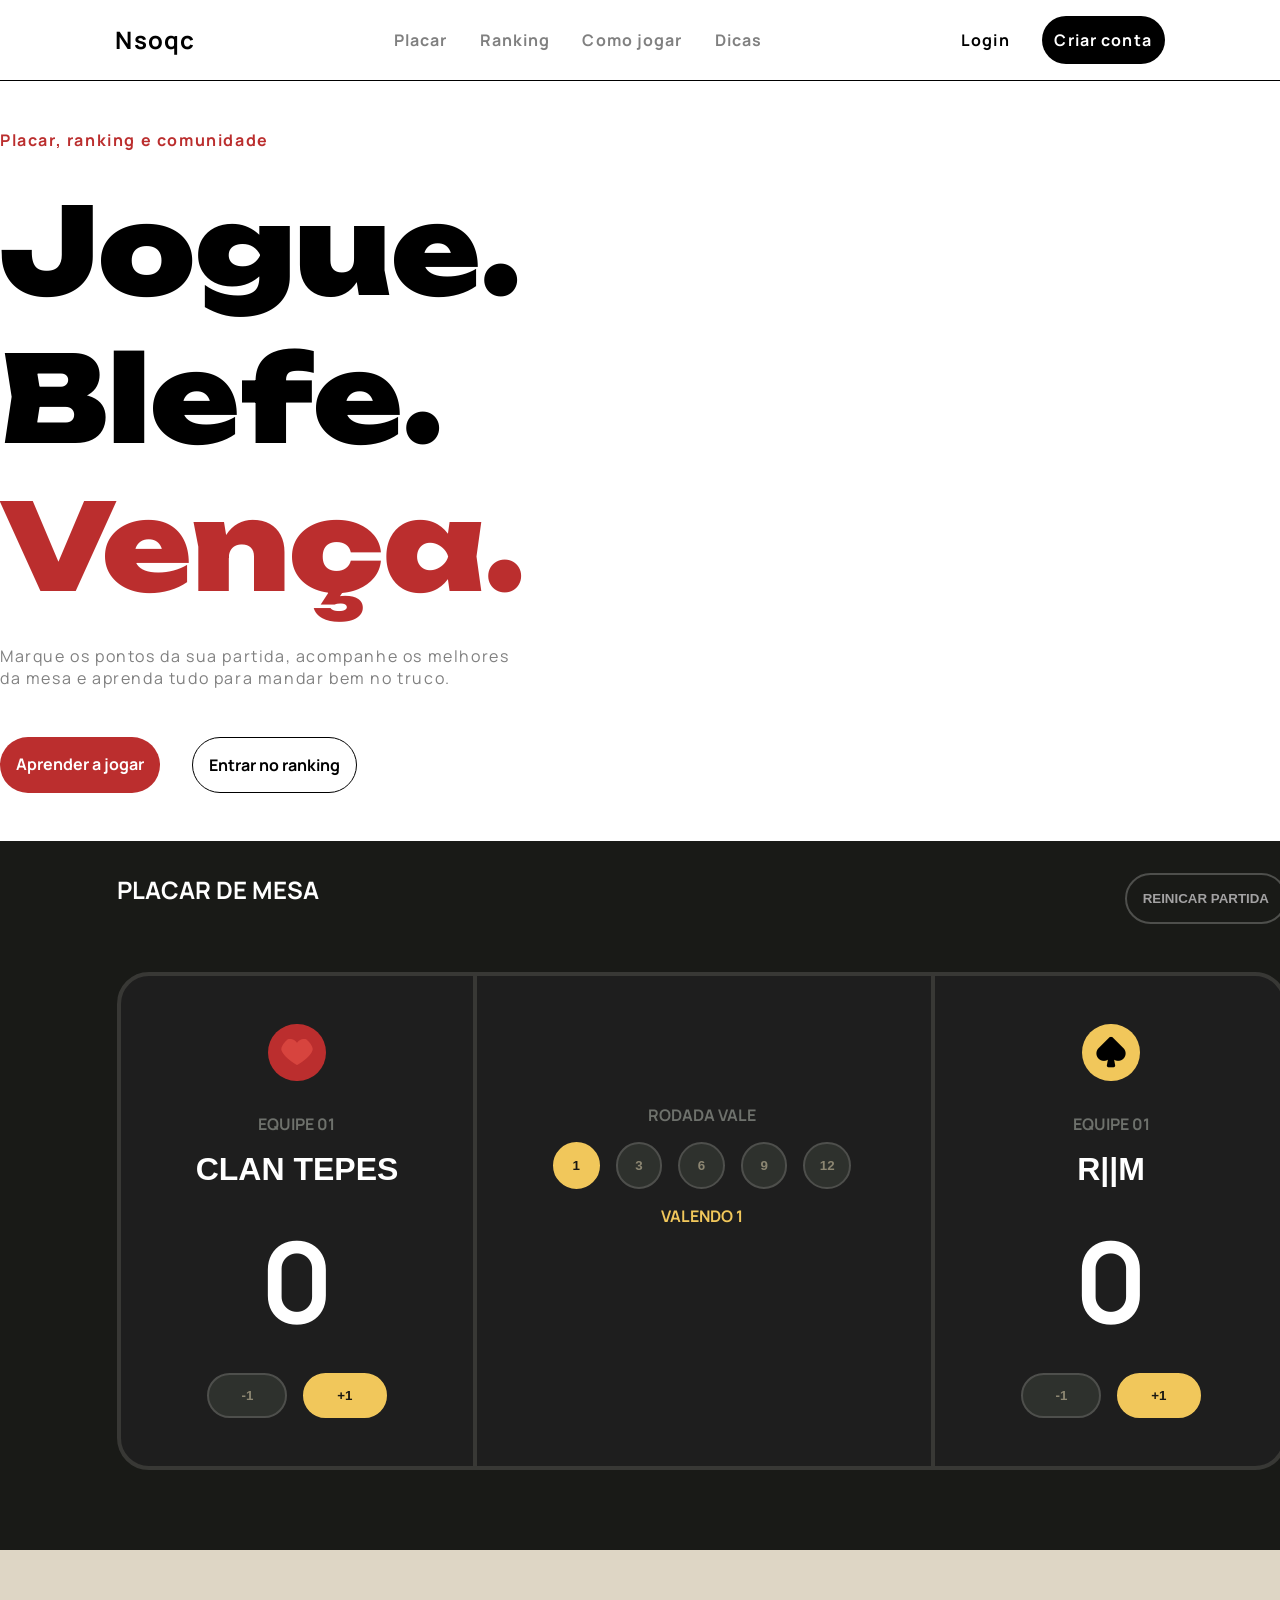
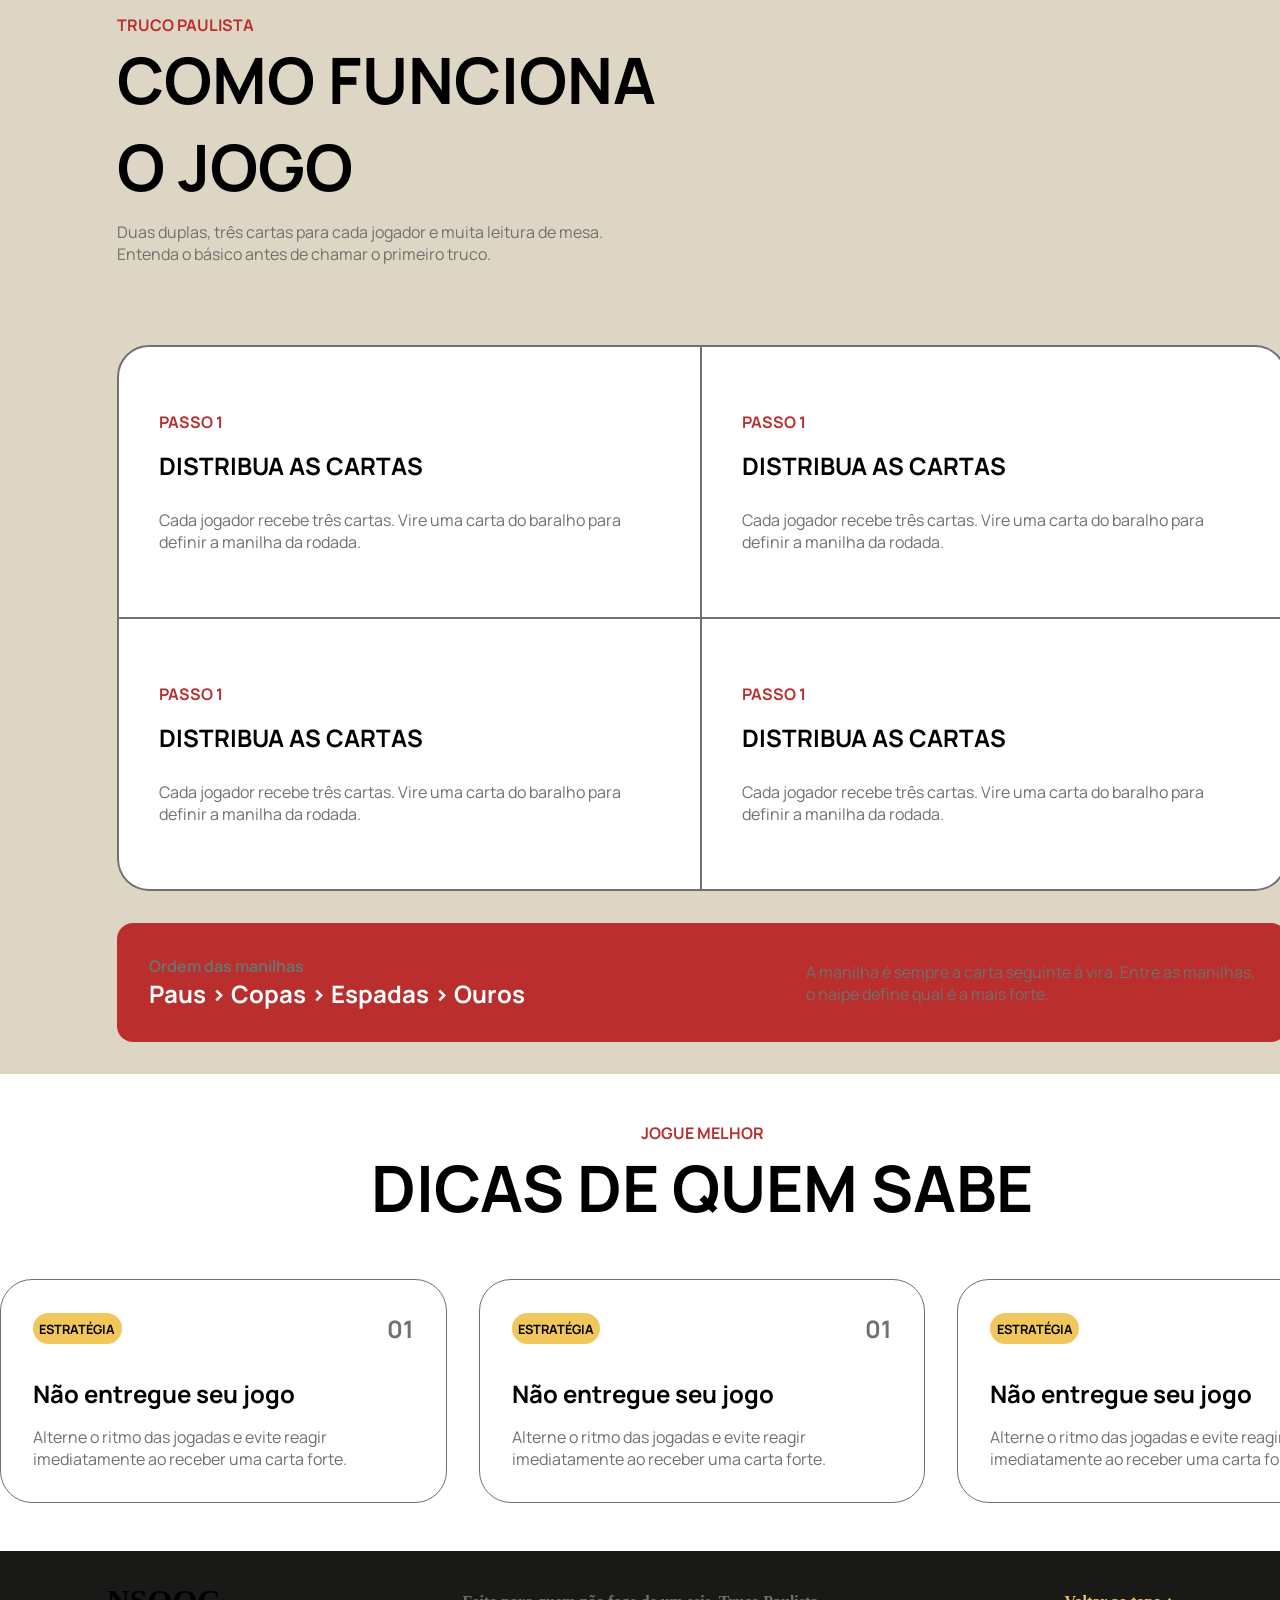
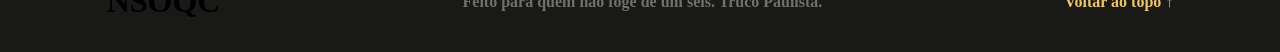
==== web-data-viz/public/index.html @ 78659b20 "API" ====
<!DOCTYPE html>
<html lang="ptBR">
<head>
    <meta charset="UTF-8">
    <meta name="viewport" content="width=device-width, initial-scale=1.0">
    <link rel="stylesheet" href="./css/style.css">
    <link href="https://fonts.googleapis.com/css2?family=Archivo:wdth,wght@125,900&family=Unbounded:wght@800;900&display=swap" rel="stylesheet">
      <link rel="preconnect" href="https://fonts.googleapis.com">
    <link rel="preconnect" href="https://fonts.gstatic.com" crossorigin>
    <link href="https://fonts.googleapis.com/css2?family=DM+Sans:wght@400;500;600;700&family=Inter:wght@400;500;600;700&family=Manrope:wght@400;500;600;700&family=Plus+Jakarta+Sans:wght@400;500;600;700&family=Rubik:wght@400;500;600;700&family=Work+Sans:wght@400;500;600;700&display=swap" rel="stylesheet">

    <title>Nsoqc</title>
</head>
<body>
    
    <header>
        <div id="logoNome">
            <img src="" alt="">
            <h2>Nsoqc</h4>
        </div>

        
        <nav id="navbar">
            <a href="">Placar</a>
            <a href="">Ranking</a>
            <a href="">Como jogar</a>
            <a href="">Dicas</a>
         </nav>
        

        <div id="botao">
            <a id="login" href="./login.html">Login</a>

            <!-- <a id='login' href="">Login</a> -->
            <a id='cadastrase'href="./cadastro.html">Criar conta</a>

        </div>


    </header>

    <main>

        <section id="inicio">

            <div id="inicio_card">

                <p id="blefa"> Placar, ranking e comunidade</p>
                <h1>Jogue. <br>
                Blefe. <span>Vença.</span> </h1>
                <p id="texto_inicio">Marque os pontos da sua partida, acompanhe os melhores da mesa e aprenda tudo para mandar bem no truco.</p>
                
            </div>
            <div id="cartas">

                <img id="img_cartas" src="/Projeto_truco/web/public/assets/cartas.png" alt="">
            </div>

            <div id="botao_inicio">

                <a href="" id="apreda">Aprender a jogar</a>
                <a href="" id="entrar">Entrar no ranking</a>

            </div>


        </section>

        <section id="placar">

            <div id="titulo_placar">
                <h1>PLACAR DE MESA</h1>
                <button onclick="reiniciarPartida()">REINICAR PARTIDA</button>
            </div>
            
            <div id="placar_placar">
                <div id="vitoria"></div>

                <div class="card" id="borda_direita"> 

                    <img id="nipe_coracao" src="./assets/coracao.png" alt="">
                    <p class="dupla">EQUIPE 01</p>
                    <input  id="nome_time1" type="text" value="CLAN TEPES">
                    <!-- <h1 class="nome_equipe">CLAN TEPES</h1> -->
                    <h1 class="ponto" id="ponto_time1">0</h1>
                    <div class="placar_botao">
                        <button id="btn_menos1" class="menosUm" onclick="subtrairPonto(1)">-1</button>
                        <button id="btn_mais1" class="maisUm" onclick="somarPonto(1)">+1</button>
                    </div>
                </div>

                <div id="rodada">

                    <p class="dupla"> RODADA VALE</p>

                    <div id="valendo" class="placar_botao">

                        <button id="btn_val_1" class="valendo" onclick="escolherValendo(1)">1</button>
                        <button id="btn_val_3" class="valendo" onclick="escolherValendo(3)">3</button>
                        <button id="btn_val_6" class="valendo" onclick="escolherValendo(6)">6</button>
                        <button id="btn_val_9" class="valendo" onclick="escolherValendo(9)">9</button>
                        <button id="doze" onclick="escolherValendo(12)">12</button>
                    </div>

                    <p class="partida_valendo" id="partida_valendo">VALENDO 1</p> 
                    
                </div>


                <div class="card" id="borda_esquerda">
                    <img id="nipe_espada" src="./assets/espadas.png" alt="">
                    <p class="dupla">EQUIPE 01</p>
                    <input  id="nome_time2" type="text" value="R||M">
                    <!-- <h1 class="nome_equipe">R||M</h1> -->
                    <h1 class="ponto" id="ponto_time2">0</h1>
                    <div class="placar_botao">
                        <button id="btn_menos2" class="menosUm" onclick="subtrairPonto(2)">-1</button>
                        <button id="btn_mais2" class="maisUm" onclick="somarPonto(2)">+1</button>
                    </div>
                </div>

            </div>

        </section>
<!-- 
        <section id="raking">

            <div id="ranking_titulo">
                <p>TEMPORADA DE 2025</p>
                <h1>REIS DO TRUCO</h1>
            </div>

            <div id="aparecer_ranking"> 

                <img src="" alt="">

                <div id="raking_cards">
                    <h2>QUER APARECER NO RANKING?</h2>
                    <p>Apenas jogadores cadastrados podem registrar partidas e disputar posições.</p>
                </div>

                <div>
                    <button id="rk_entrar">Entrar</button>
                    <button id="rk_criar">Criar Conta</button>
                </div>
            </div>

            <table>

                <tr>
                    <th>POS.</th>
                    <th>DUPLA</th>
                    <th>PARTIDAS</th>
                    <th>VITORIA</th>
                </tr>
                <tr>
                    <th>1</th>
                    <th>TEPES</th>
                    <th>30</th>
                    <th>20</th>
                </tr>

            </table>
        </section> -->


        <section id="comoJogar">

            <div id="titulo_jogar">

                <p id="p_jogar">TRUCO PAULISTA</p>
                <h1>COMO FUNCIONA<br> O JOGO</h1>
                <p class="p_descricao">Duas duplas, três cartas para cada jogador e muita leitura de mesa. <br>Entenda o básico antes de chamar o primeiro truco.</p>
            </div>

            <div id="cards_jogar">

                <div class="cards_como" id="card_lt">
                    <p class="passo">PASSO 1</p>
                    <h2>DISTRIBUA AS CARTAS</h2>
                    <p class="p_descricao">Cada jogador recebe três cartas. Vire uma carta do baralho para definir a manilha da rodada.</p>
                </div>
                <div class="cards_como" id="card_rt">
                    <p class="passo">PASSO 1</p>
                    <h2>DISTRIBUA AS CARTAS</h2>
                    <p class="p_descricao">Cada jogador recebe três cartas. Vire uma carta do baralho para definir a manilha da rodada.</p>
                </div>
                <div class="cards_como" id="card_lb">
                    <p class="passo">PASSO 1</p>
                    <h2>DISTRIBUA AS CARTAS</h2>
                    <p class="p_descricao">Cada jogador recebe três cartas. Vire uma carta do baralho para definir a manilha da rodada.</p>
                </div>
                <div class="cards_como" id="card_rb">
                    <p class="passo">PASSO 1</p>
                    <h2>DISTRIBUA AS CARTAS</h2>
                    <p class="p_descricao">Cada jogador recebe três cartas. Vire uma carta do baralho para definir a manilha da rodada.</p>
                </div>

            </div>

            <div id="nipes">
                <div id="order_nipes">
                    <p>Ordem das manilhas</p>
                    <h1>Paus > Copas > Espadas > Ouros</h1>
                </div>

                <p>A manilha é sempre a carta seguinte à vira. Entre as manilhas,<br> o naipe define qual é a mais forte.</p>
            </div>



        </section>


        <section id="dicas">

            <div id="titulo_dicas">
                <p>JOGUE MELHOR</p>
                <h1>DICAS DE QUEM SABE</h1>
            </div>


            <div id="cards_dicas">

                <div class="cards_dicas">
                    <div class="cards_titulos">
                        <p class="dicas_tag">ESTRATÉGIA</p>
                        <h1 class="numero">01</h1>
                    </div>
                    <h1>Não entregue seu jogo</h1>
                    <p class="dicas_descricao">Alterne o ritmo das jogadas e evite reagir imediatamente ao receber uma carta forte.</p>
                </div>
                <div class="cards_dicas">
                    <div class="cards_titulos">
                        <p class="dicas_tag">ESTRATÉGIA</p>
                        <h1 class="numero">01</h1>
                    </div>
                    <h1>Não entregue seu jogo</h1>
                    <p class="dicas_descricao">Alterne o ritmo das jogadas e evite reagir imediatamente ao receber uma carta forte.</p>
                </div>
                <div class="cards_dicas">
                    <div class="cards_titulos">
                        <p class="dicas_tag">ESTRATÉGIA</p>
                        <h1 class="numero">01</h1>
                    </div>
                    <h1>Não entregue seu jogo</h1>
                    <p class="dicas_descricao">Alterne o ritmo das jogadas e evite reagir imediatamente ao receber uma carta forte.</p>
                </div>
            </div>
        </section>
    </main>

    <footer>
        <div id="footer_div">

            
            <h1>NSOQC</h1>
    
            <p id="footer_desc">Feito para quem não foge de um seis. Truco Paulista.</p>
    
            <p id="voltar_footer">Voltar ao topo ↑</p>

        </div>

    </footer>

    <script>
        let valendo = 1;
        let ponto1 = 0;
        let ponto2 = 0;
        let travado = false;
        let botoesValendo = { 1: "btn_val_1", 3: "btn_val_3", 6: "btn_val_6", 9: "btn_val_9", 12: "doze" };

        function escolherValendo(valor) {
            if (travado == false) {
                valendo = valor;
                document.getElementById("partida_valendo").textContent = "VALENDO " + valor;
                document.getElementById("btn_mais1").textContent = "+" + valor;
                document.getElementById("btn_menos1").textContent = "-" + valor;
                document.getElementById("btn_mais2").textContent = "+" + valor;
                document.getElementById("btn_menos2").textContent = "-" + valor;
                destaqueValendo();
            }
        }

        function destaqueValendo() {
            let ids = ["btn_val_1", "btn_val_3", "btn_val_6", "btn_val_9", "doze" ];
            for (let i = 0; i < ids.length; i = i + 1) {
                document.getElementById(ids[i]).style.backgroundColor = "";
                document.getElementById(ids[i]).style.color = "";
                document.getElementById(ids[i]).style.borderColor = "";
            }
            let ativo = document.getElementById(botoesValendo[valendo]);
            ativo.style.backgroundColor = "#f1c75b";
            ativo.style.color = "#191812";
            ativo.style.borderColor = "#f1c75b";
        }

        function somarPonto(time) {
            if (travado == false) {
                if (time == 1) {
                    ponto1 = ponto1 + valendo;
                    if (ponto1 > 12) {
                        ponto1 = 12;
                    }
                    document.getElementById("ponto_time1").textContent = ponto1;
                    if (ponto1 == 12) {
                        mostrarVitoria(1);
                    }
                } else {
                    ponto2 = ponto2 + valendo;
                    if (ponto2 > 12) {
                        ponto2 = 12;
                    }
                    document.getElementById("ponto_time2").textContent = ponto2;
                    if (ponto2 == 12) {
                        mostrarVitoria(2);
                    }
                }
            }
        }

        function subtrairPonto(time) {
            if (travado == false) {
                if (time == 1) {
                    ponto1 = ponto1 - valendo;
                    if (ponto1 < 0) {
                        ponto1 = 0;
                    }
                    document.getElementById("ponto_time1").textContent = ponto1;
                } else {
                    ponto2 = ponto2 - valendo;
                    if (ponto2 < 0) {
                        ponto2 = 0;
                    }
                    document.getElementById("ponto_time2").textContent = ponto2;
                }
            }
        }

        function mostrarVitoria(time) {
            travado = true;
            let nome = "";
            if (time == 1) {
                nome = document.getElementById("nome_time1").value;
                if (nome == "") {
                    nome = "EQUIPE 01";
                }
            } else {
                nome = document.getElementById("nome_time2").value;
                if (nome == "") {
                    nome = "EQUIPE 02";
                }
            }
            let banner = document.getElementById("vitoria");
            banner.textContent = "VITÓRIA DE " + nome + "! A QUEDA TERMINOU EM 12 PONTOS.";
            banner.style.display = "block";
            document.getElementById("placar_placar").style.marginTop = "0.1";
        }

        function reiniciarPartida() {
            ponto1 = 0;
            ponto2 = 0;
            travado = false;
            document.getElementById("ponto_time1").textContent = ponto1;
            document.getElementById("ponto_time2").textContent = ponto2;
            escolherValendo(1);
            let banner = document.getElementById("vitoria");
            banner.textContent = "";
            banner.style.display = "none";
            
        }

        destaqueValendo();
    </script>
</body>
</html>
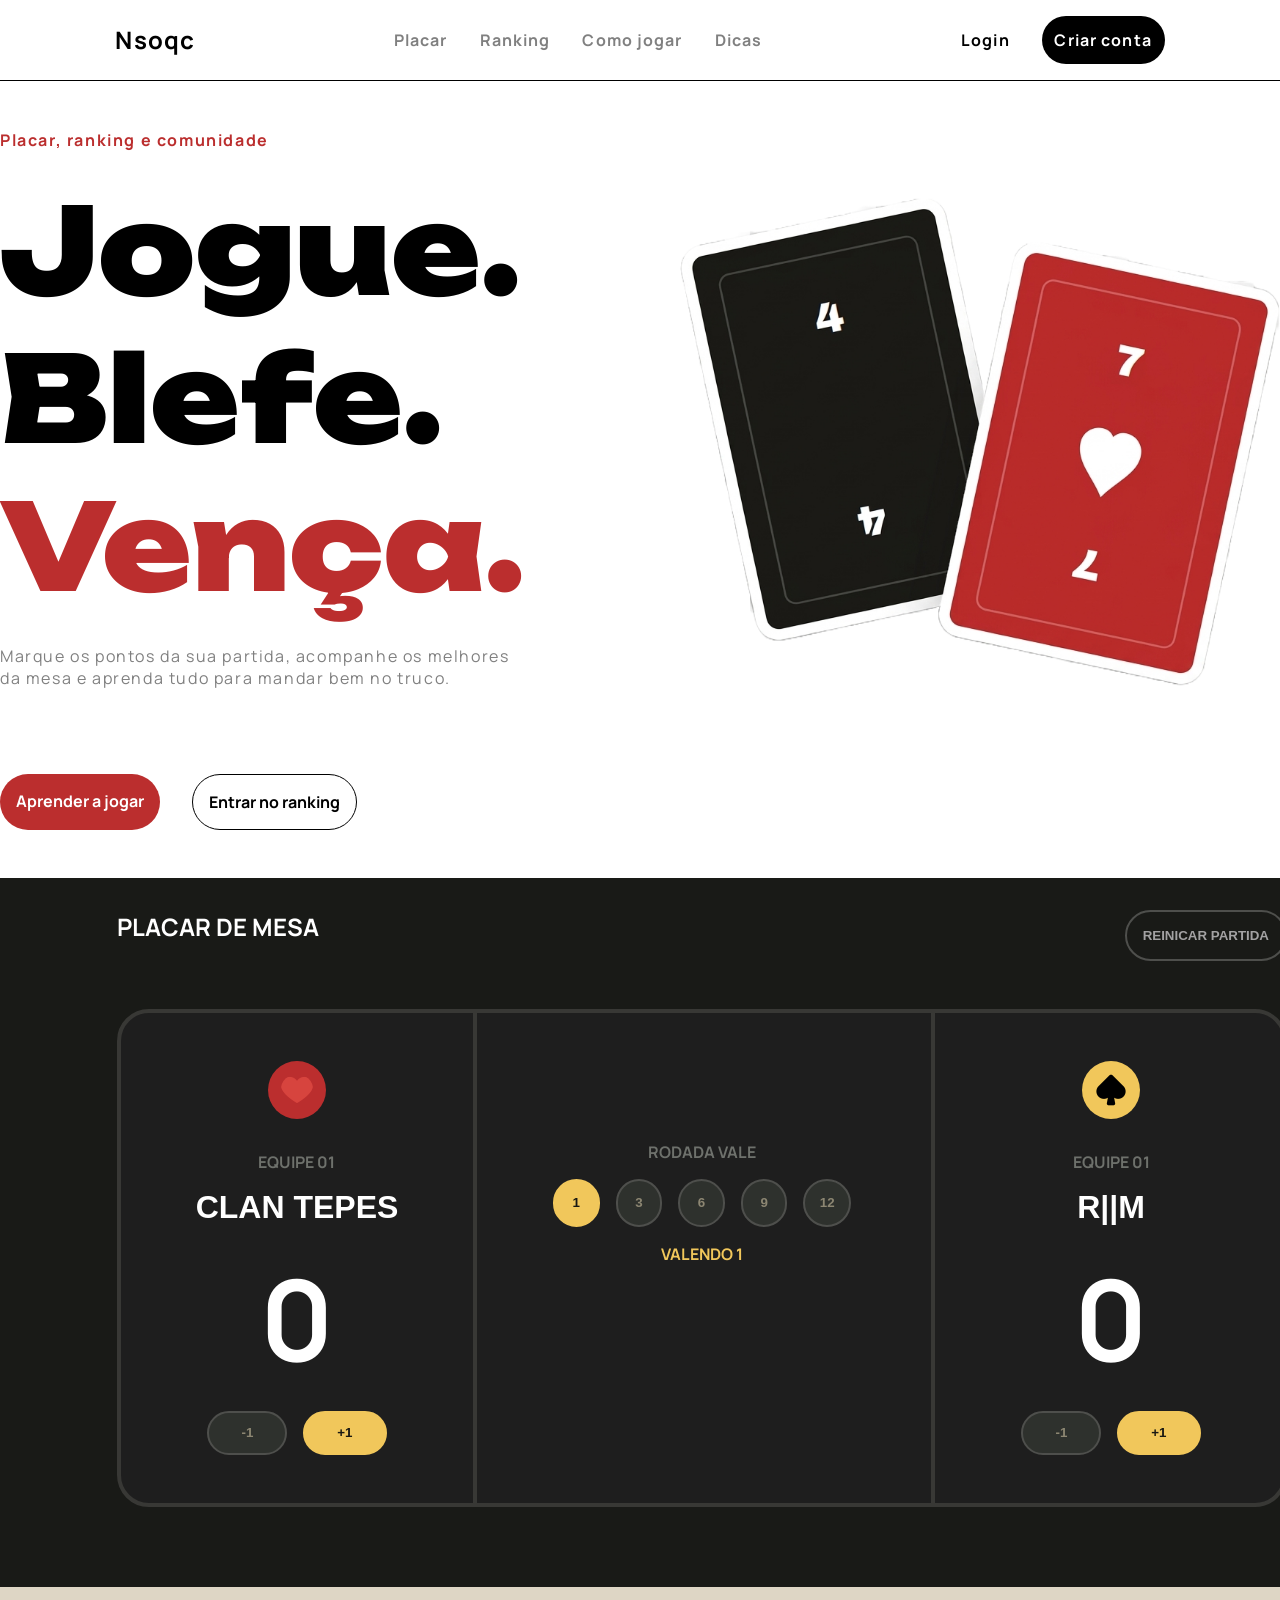
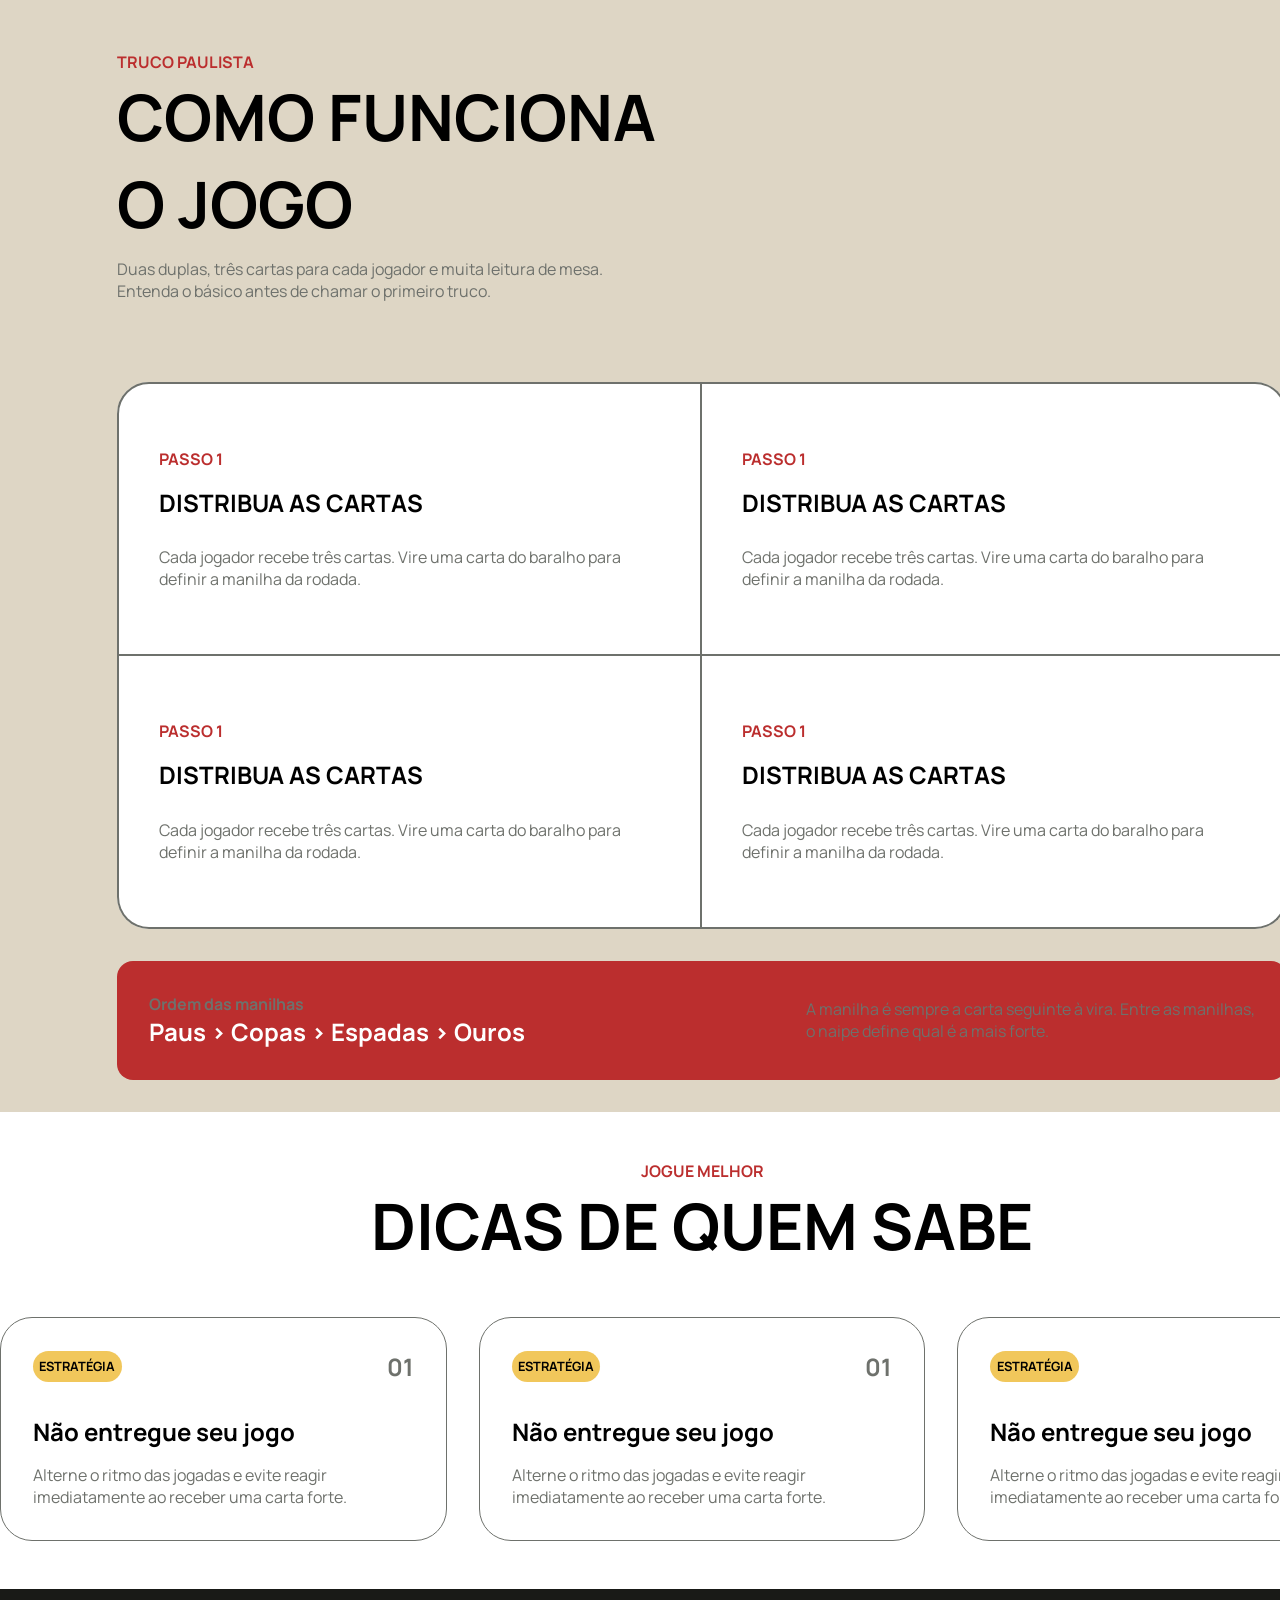
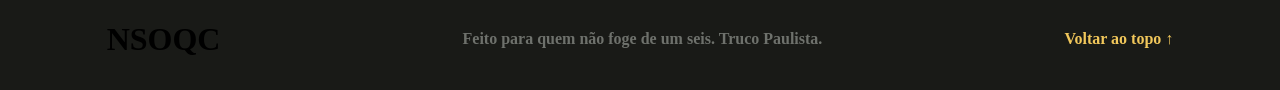
==== commit 504a0e38: "Atualização cadastro e login" ====
--- a/web-data-viz/public/index.html
+++ b/web-data-viz/public/index.html
@@ -53,7 +53,7 @@
             </div>
             <div id="cartas">
 
-                <img id="img_cartas" src="/Projeto_truco/web/public/assets/cartas.png" alt="">
+                <img id="img_cartas" src="./assets/cartas.png" alt="">
             </div>
 
             <div id="botao_inicio">
--- a/web-data-viz/public/css/style.css
+++ b/web-data-viz/public/css/style.css
@@ -0,0 +1,614 @@
+@import url("https://fonts.google.com/specimen/Unbounded");
+@import url("https://fonts.google.com/specimen/Manrope");
+
+:root{
+
+    --font-prin: 'Unbounded', sans-serif;
+    --font-sub:'Manrope', sans-serif;
+
+    --preto: #000000;
+    --vermelho :#bb2e2e ;
+    --amarelo: #f1c75b; 
+    --borda_placar: #383835;
+
+    --bt_menosUm: #2e312d;
+    --borda_btMeno: #4e4f4c;
+    --botao_truco:  #373325; 
+    --borda_bttruco: #816f3a;
+    --cor_bt: #8c8672;
+
+    --cor_subTitulo: #6e716c;
+}
+
+*{
+    margin: 0;
+    padding: 0;
+    text-decoration: none;
+    border: none;
+    
+}
+
+body{
+    display: grid;
+    grid-template-columns: 0.2fr 2fr 0.2fr;
+    grid-template-rows: auto; 
+}
+button{
+    cursor: pointer;
+}
+
+header{
+    box-sizing: border-box;
+    border-bottom: 1px solid var(--preto);
+    display: flex;
+    align-items: center;
+    justify-content: space-around;
+    padding: 1pc;
+    grid-column: 1/4;
+    grid-row: 1;
+    margin-bottom: 3pc;
+    font-family: var(--font-sub);
+    letter-spacing: 0.07pc;
+}
+
+#logoNome{
+    display: flex;
+    align-items: center;
+}
+
+#navbar{
+    display: flex;
+    align-items: center;
+    gap: 2pc;
+}
+
+#navbar a{
+    text-decoration: none;
+    color: grey;
+    font-weight: bold;
+
+}
+
+#navbar a::placeholder{
+    text-decoration: none;
+    color: var(--vermelho);
+    font-weight: bold;
+
+}
+
+#botao{
+    display: flex;
+    align-items: center;
+    gap: 2pc;
+}
+
+#login{
+    font-weight: bold;
+    text-decoration: none;
+    color: var(--preto);
+    background-color: white;
+}
+
+#cadastrase{
+    background-color: var(--preto);
+    text-decoration: none;
+    color: white;
+    font-weight: bold;
+    padding: 0.8pc;
+    border-radius: 2pc;
+}
+
+
+
+
+
+main{
+    grid-column: 1/4;
+    display: grid;
+    grid-template-columns: 0.2fr 2fr 0.2fr;
+    grid-template-rows: auto; 
+    font-family: var(--font-sub);
+}
+
+#inicio{
+    grid-column: 2;
+    display: grid;
+    grid-template-columns: 1fr 1fr;
+}
+
+#blefa{
+
+    color: var(--vermelho);
+    font-weight: bold;
+    font-family: var(--font-sub);
+    letter-spacing: 0.1pc;
+
+}
+#inicio_card{
+    display: flex;
+    flex-direction: column;
+    gap: 25px;
+    grid-column: 1;
+}
+#inicio_card h1{
+    font-size: 7.5pc;
+    font-weight: 900;
+    font-family: var(--font-prin);
+    
+}
+
+#inicio_card span{
+    color: var(--vermelho);
+}
+
+#texto_inicio{
+    color: grey;
+    font-family: var(--font-sub);
+    letter-spacing: 0.1pc;
+}
+
+
+
+#botao_inicio{
+    display: flex;
+    gap: 2pc;
+    grid-column: 1;
+}
+#apreda{
+
+    background-color: var(--vermelho);
+    color: white;
+    padding: 1pc;
+    border-radius: 2pc;
+    font-weight: bold;
+    
+}
+
+#entrar{
+    color: var(--preto);
+    padding: 1pc;
+    border-radius: 2pc;
+    font-weight: bold;
+    border: 1px solid var(--preto);
+}
+
+#cartas{
+    display: flex;
+    align-items: center;
+    justify-content: center;
+}
+#img_cartas{
+    grid-column: 2;
+    grid-row: 1;
+    width: 55pc;
+}
+
+
+
+
+
+#placar{
+    background-color: #191a17;
+    grid-column: 1/4;
+    color: white;
+    margin-top: 3pc;
+    display: grid;
+    grid-template-columns: 0.2fr 2fr 0.2fr;
+    grid-template-rows: auto; 
+    
+}
+#titulo_placar{
+    grid-column: 2;
+    display: flex;
+    justify-content: space-between;
+    margin-top: 2pc;
+
+}
+#titulo_placar button{
+    background-color: #191a17;
+    border: 2px solid var(--borda_btMeno);
+    color: #a3a2a3;
+    font-weight: bold;
+    padding:  1pc;
+    border-radius: 2pc;
+
+}
+
+#placar_placar{
+    grid-column: 2;
+    background-color:#1E1E1E;
+    display: grid;
+    grid-template-columns: 1fr auto 1fr;
+    grid-template-rows: auto auto;
+
+    margin: 3pc 0 5pc 0;
+
+    border: 4px solid var(--borda_placar);
+    border-radius: 2pc;
+
+}
+
+.card{
+    width: 100%;
+    padding: 3pc 0;
+
+    display: flex;
+    flex-direction: column;
+    align-items: center;
+    justify-content: center;
+    gap: 1pc;
+
+
+    
+}
+#borda_esquerda{
+    border-left: 4px solid var(--borda_placar);
+    grid-column: 3;
+    grid-row: 2;
+    
+
+}
+#borda_direita{
+    border-right: 4px solid var(--borda_placar);
+    grid-column: 1;
+    grid-row: 2;
+}
+
+#rodada{
+
+    margin: 5pc;
+    display: flex;
+    flex-direction: column;
+    align-items: center;
+    gap: 1pc;
+    padding: 3pc 0;
+    grid-column: 2;
+    grid-row: 2;
+
+}   
+
+#nipe_coracao{
+        width: 2pc;
+    margin-bottom: 1pc;
+    background-color: var(--vermelho);
+    padding: 0.8pc;
+    border-radius: 3pc;
+}
+
+#nipe_espada{
+    width: 2pc;
+    margin-bottom: 1pc;
+    background-color: var(--amarelo);
+    padding: 0.8pc;
+    border-radius: 3pc;
+}
+
+.valendo{
+    padding: 0.7pc 1.1pc;
+    border-radius: 3pc;
+
+
+}
+#valendo button{
+    background-color: var(--bt_menosUm);
+    border: 2px solid var(--borda_btMeno);
+    color: var(--cor_bt);
+}
+#doze{
+     padding: 0.9pc 0.9pc;
+     border-radius: 3pc;
+}
+
+
+
+.placar_botao button{
+    font-weight: bold;
+
+}
+.placar_botao{
+    display: flex;
+    gap: 1pc;
+}
+.menosUm{
+    padding: 0.8pc 2pc;
+    border: 2px solid var(--borda_btMeno);
+    background-color: var(--bt_menosUm);
+    border-radius: 2pc;
+    color: var(--cor_bt);
+    font-weight: bold;
+}
+
+.maisUm{
+    padding: 0.8pc 2pc;
+    border: 2px solid var(--amarelo);
+    background-color: var(--amarelo);
+    border-radius: 2pc;
+    color: #191812;
+}
+.truco{
+    padding: 0.8pc 2pc;
+    border: 2px solid var(--borda_bttruco);
+    background-color: var(--botao_truco);
+    border-radius: 2pc;
+    color: var();
+}
+
+.dupla{
+    color: var(--cor_subTitulo);
+    font-weight: bold;
+}
+.nome_equipe{
+    font-size: 2.5pc;
+}
+#nome_time1  ,#nome_time2{
+    background-color: #1E1E1E;
+    border: none;
+    color: white;
+    font-size: 2pc;
+
+    width: 15pc;
+    font-weight: bold;
+    text-align: center;
+    word-break: break-all;
+}
+#nome_time1:focus{
+    outline: none;
+}
+#nome_time2:focus{
+    outline: none;
+}
+
+.ponto{
+    font-size: 7pc;
+
+}
+
+.partida_valendo{
+    color: var(--amarelo);
+    font-weight: bold;
+}
+#vitoria {
+         
+    display: none;
+    background-color: var(--amarelo);
+    color: #191812;
+    font-weight: bold;
+    text-transform: uppercase;
+    text-align: center;
+    font-size: 1.3pc;
+    padding: 1pc 0;
+            /* border: 4px solid var(--borda_placar); */
+    border-bottom: none;
+    border-radius: 2pc 2pc 0 0;
+            /* margin-top: 3pc; */
+    grid-column: 1/4;
+    grid-row: 0;
+
+}
+
+
+/* 
+
+
+#raking{
+    grid-column: 2;
+    margin-top: 3pc;
+}
+#ranking_titulo p{
+    color: var(--vermelho);
+    font-weight: bold;
+    margin-bottom: 1pc;
+}
+#ranking_titulo h2{
+    font-size: 4pc;
+}
+
+#aparecer_ranking{
+    background-color: lightcoral;
+    margin-top: 2pc;
+    border-radius: 2pc;
+}
+
+#raking_cards p{
+    color: var(--cor_subTitulo);
+}
+
+#rk_entrar{
+    font-weight: bold;
+    border: 1px solid var(--cor_subTitulo);
+    border-radius: 2pc;
+    padding: 0.5pc 1.4pc;
+} */
+
+
+
+
+
+
+
+
+
+
+
+
+
+
+
+
+
+#comoJogar{
+    background-color: #ded6c5;
+    grid-column: 1/4;
+    display: grid;
+    grid-template-columns: 0.2fr 2fr 0.2fr;
+    grid-template-rows: auto; 
+}
+
+#titulo_jogar {
+    margin-bottom: 5pc;
+    grid-column: 2;
+    padding-top: 4pc;
+}
+#titulo_jogar h1{
+    font-size: 4pc;
+}
+#p_jogar{
+    color: var(--vermelho);
+    font-weight: bold;
+}
+.p_descricao{
+    color: var(--cor_subTitulo);
+    margin-top: 0.7pc;
+}
+
+
+#cards_jogar{
+    display: grid;
+    grid-template-columns: 1fr 1fr;
+    grid-column: 2;
+    background-color: white;
+    border-radius: 2pc;
+}
+.cards_como{
+
+    padding: 4pc 2.5pc;
+    display: flex;
+    flex-direction: column;
+    gap: 1pc;
+}
+#card_lt{
+    border: 2px solid var(--cor_subTitulo);
+    border-top-left-radius: 2pc;
+}
+#card_lb{
+    border: 2px solid  var(--cor_subTitulo);
+    border-top: none;
+    border-bottom-left-radius: 2pc;
+    
+}
+
+#card_rt{
+    border: 2px solid var(--cor_subTitulo);
+    border-left: none;
+    border-top-right-radius: 2pc;
+}
+#card_rb{
+    border: 2px solid  var(--cor_subTitulo);
+    border-top: none;
+    border-left: none;
+    border-bottom-right-radius: 2pc;
+}
+.passo{
+    color: var(--vermelho);
+    font-weight: bold;
+}
+
+#nipes{
+    background-color: var(--vermelho);
+    margin: 2pc 0;
+    padding: 2pc;
+    display: flex;
+    justify-content: space-between;
+    align-items: center;
+    border-radius: 1pc;
+    grid-column: 2;
+}
+#nipes p{
+    color: var(--cor_subTitulo);
+}
+
+#order_nipes p{
+    font-weight: bold;
+    color: var(--cor_subTitulo);
+}
+
+#order_nipes h1{
+    color: white;
+}
+
+
+
+
+
+#dicas{
+    grid-column: 2;
+    display: flex;
+    flex-direction: column;
+    align-items: center;
+}
+#titulo_dicas{
+    display: flex;
+    flex-direction: column;
+    align-items: center;
+    margin-top: 3pc;
+}
+#titulo_dicas p{
+    color: var(--vermelho);
+    font-weight: bold;
+}
+#titulo_dicas h1{
+    font-size: 4pc;
+}
+
+#cards_dicas{
+    display: flex;
+    gap: 2pc;
+   
+    
+}
+.cards_dicas{
+    border: 1px solid var(--cor_subTitulo);
+    border-radius: 2pc;
+    padding: 2pc;
+    display: flex;
+    flex-direction: column;
+    gap: 1pc;
+    margin: 3pc 0;
+}
+.cards_titulos{
+    display: flex;
+    justify-content: space-between;
+    align-items: center;
+    margin-bottom: 1pc;
+}
+.dicas_tag{
+    font-weight: bold;
+    background-color: var(--amarelo);
+    border-radius: 2pc;
+    padding: 0.4pc;
+    font-size: 0.8pc;
+}
+.numero{
+    color: var(--cor_subTitulo);
+}
+.dicas_descricao{
+    color: var(--cor_subTitulo);
+}
+
+
+footer{
+    grid-column: 1/4;
+    background-color: #191a17;
+    display: grid;
+    grid-template-columns: 0.2fr 2fr 0.2fr;
+    grid-template-rows: auto; 
+
+}
+
+#footer_div{
+
+    grid-column: 2;
+    display: flex;
+    justify-content: space-between;
+    padding: 2pc 0;
+    align-items: center;
+}
+#footer_desc{
+    color: var(--cor_subTitulo);
+    font-weight: bold;
+}
+#voltar_footer{
+    color: var(--amarelo);
+    font-weight: bold;
+
+} 
